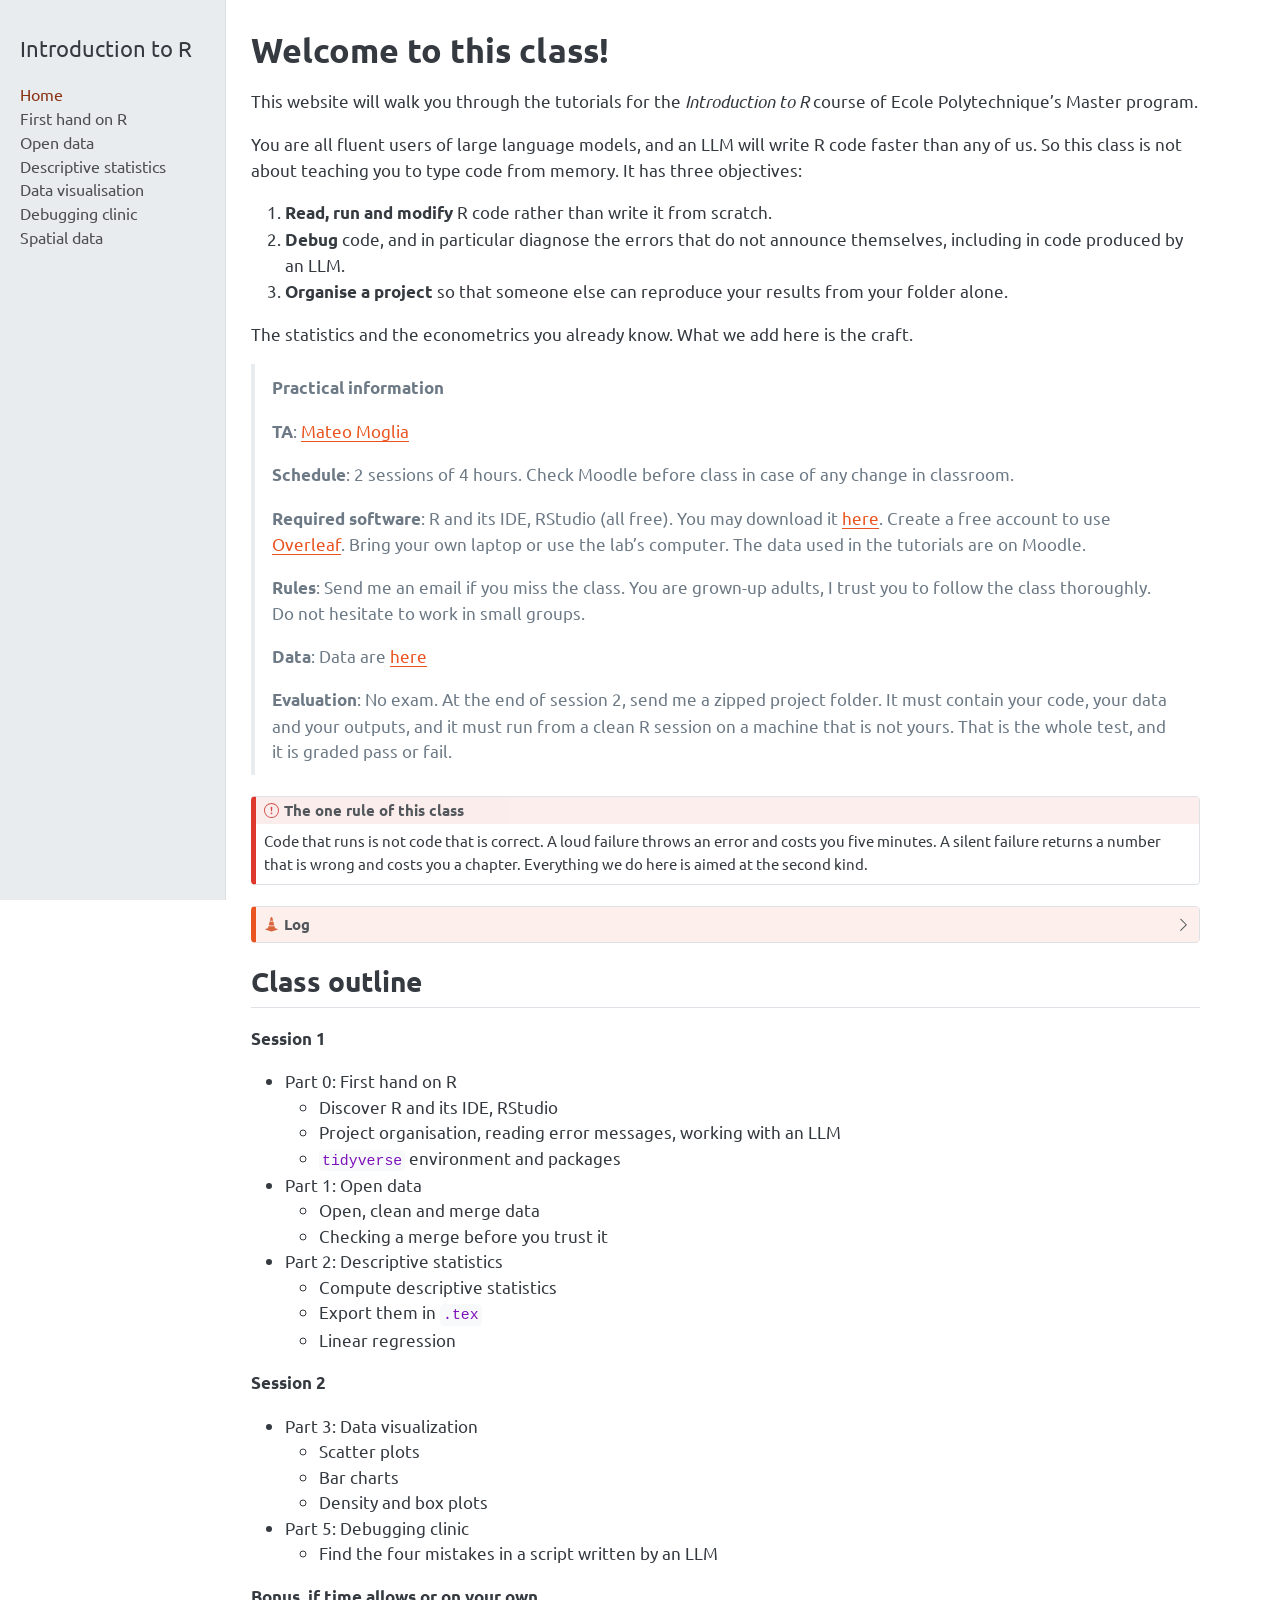
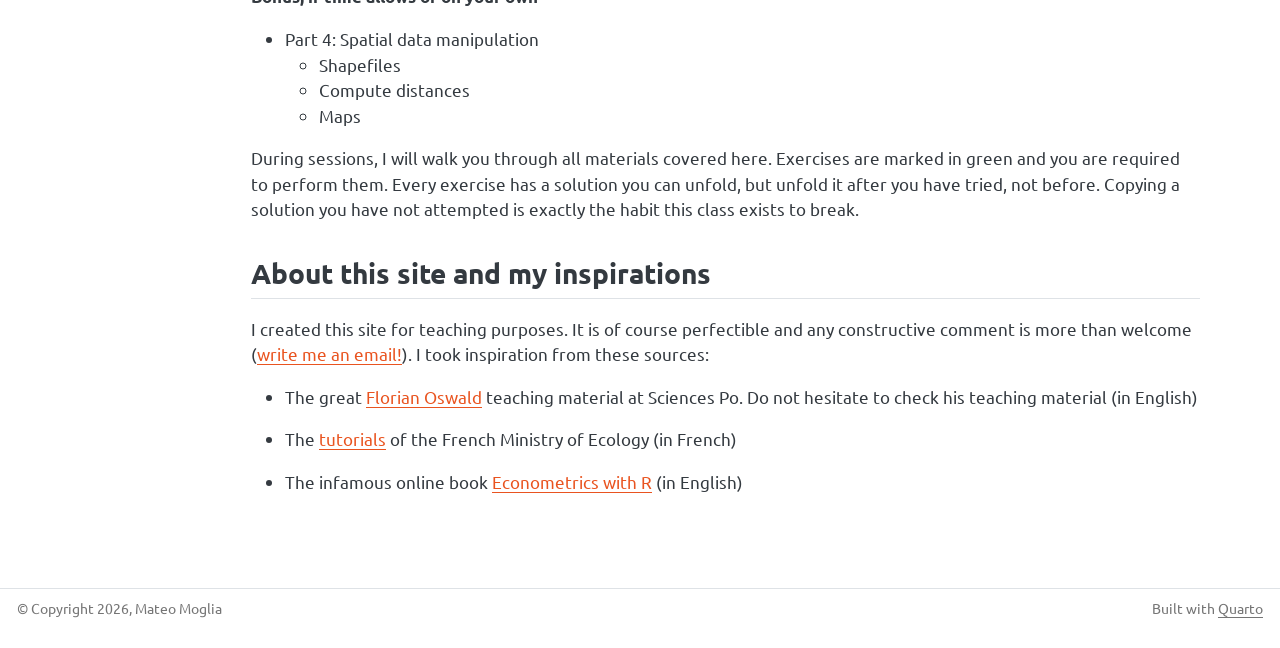
==== index.html @ 2c71b65b "Built site for gh-pages" ====
<!DOCTYPE html>
<html xmlns="http://www.w3.org/1999/xhtml" lang="en" xml:lang="en"><head>

<meta charset="utf-8">
<meta name="generator" content="quarto-1.6.40">

<meta name="viewport" content="width=device-width, initial-scale=1.0, user-scalable=yes">


<title>Welcome to this class! – Introduction to R</title>
<style>
code{white-space: pre-wrap;}
span.smallcaps{font-variant: small-caps;}
div.columns{display: flex; gap: min(4vw, 1.5em);}
div.column{flex: auto; overflow-x: auto;}
div.hanging-indent{margin-left: 1.5em; text-indent: -1.5em;}
ul.task-list{list-style: none;}
ul.task-list li input[type="checkbox"] {
  width: 0.8em;
  margin: 0 0.8em 0.2em -1em; /* quarto-specific, see https://github.com/quarto-dev/quarto-cli/issues/4556 */ 
  vertical-align: middle;
}
</style>


<script src="site_libs/quarto-nav/quarto-nav.js"></script>
<script src="site_libs/quarto-nav/headroom.min.js"></script>
<script src="site_libs/clipboard/clipboard.min.js"></script>
<script src="site_libs/quarto-search/autocomplete.umd.js"></script>
<script src="site_libs/quarto-search/fuse.min.js"></script>
<script src="site_libs/quarto-search/quarto-search.js"></script>
<meta name="quarto:offset" content="./">
<script src="site_libs/quarto-html/quarto.js"></script>
<script src="site_libs/quarto-html/popper.min.js"></script>
<script src="site_libs/quarto-html/tippy.umd.min.js"></script>
<script src="site_libs/quarto-html/anchor.min.js"></script>
<link href="site_libs/quarto-html/tippy.css" rel="stylesheet">
<link href="site_libs/quarto-html/quarto-syntax-highlighting-549806ee2085284f45b00abea8c6df48.css" rel="stylesheet" id="quarto-text-highlighting-styles">
<script src="site_libs/bootstrap/bootstrap.min.js"></script>
<link href="site_libs/bootstrap/bootstrap-icons.css" rel="stylesheet">
<link href="site_libs/bootstrap/bootstrap-94ab712f215f0f28cf75fcc61d4e0fd5.min.css" rel="stylesheet" append-hash="true" id="quarto-bootstrap" data-mode="light">
<script id="quarto-search-options" type="application/json">{
  "location": "sidebar",
  "copy-button": false,
  "collapse-after": 3,
  "panel-placement": "start",
  "type": "textbox",
  "limit": 50,
  "keyboard-shortcut": [
    "f",
    "/",
    "s"
  ],
  "show-item-context": false,
  "language": {
    "search-no-results-text": "No results",
    "search-matching-documents-text": "matching documents",
    "search-copy-link-title": "Copy link to search",
    "search-hide-matches-text": "Hide additional matches",
    "search-more-match-text": "more match in this document",
    "search-more-matches-text": "more matches in this document",
    "search-clear-button-title": "Clear",
    "search-text-placeholder": "",
    "search-detached-cancel-button-title": "Cancel",
    "search-submit-button-title": "Submit",
    "search-label": "Search"
  }
}</script>


</head>

<body class="nav-sidebar docked fullcontent">

<div id="quarto-search-results"></div>
  <header id="quarto-header" class="headroom fixed-top">
  <nav class="quarto-secondary-nav">
    <div class="container-fluid d-flex">
      <button type="button" class="quarto-btn-toggle btn" data-bs-toggle="collapse" role="button" data-bs-target=".quarto-sidebar-collapse-item" aria-controls="quarto-sidebar" aria-expanded="false" aria-label="Toggle sidebar navigation" onclick="if (window.quartoToggleHeadroom) { window.quartoToggleHeadroom(); }">
        <i class="bi bi-layout-text-sidebar-reverse"></i>
      </button>
        <nav class="quarto-page-breadcrumbs" aria-label="breadcrumb"><ol class="breadcrumb"><li class="breadcrumb-item"><a href="./index.html">Home</a></li></ol></nav>
        <a class="flex-grow-1" role="navigation" data-bs-toggle="collapse" data-bs-target=".quarto-sidebar-collapse-item" aria-controls="quarto-sidebar" aria-expanded="false" aria-label="Toggle sidebar navigation" onclick="if (window.quartoToggleHeadroom) { window.quartoToggleHeadroom(); }">      
        </a>
    </div>
  </nav>
</header>
<!-- content -->
<div id="quarto-content" class="quarto-container page-columns page-rows-contents page-layout-article">
<!-- sidebar -->
  <nav id="quarto-sidebar" class="sidebar collapse collapse-horizontal quarto-sidebar-collapse-item sidebar-navigation docked overflow-auto">
    <div class="pt-lg-2 mt-2 text-left sidebar-header">
    <div class="sidebar-title mb-0 py-0">
      <a href="./">Introduction to R</a> 
    </div>
      </div>
    <div class="sidebar-menu-container"> 
    <ul class="list-unstyled mt-1">
        <li class="sidebar-item">
  <div class="sidebar-item-container"> 
  <a href="./index.html" class="sidebar-item-text sidebar-link active">
 <span class="menu-text">Home</span></a>
  </div>
</li>
        <li class="sidebar-item">
  <div class="sidebar-item-container"> 
  <a href="./part0_r.html" class="sidebar-item-text sidebar-link">
 <span class="menu-text">First hand on R</span></a>
  </div>
</li>
        <li class="sidebar-item">
  <div class="sidebar-item-container"> 
  <a href="./part1_data.html" class="sidebar-item-text sidebar-link">
 <span class="menu-text">Open data</span></a>
  </div>
</li>
        <li class="sidebar-item">
  <div class="sidebar-item-container"> 
  <a href="./part2_desc.html" class="sidebar-item-text sidebar-link">
 <span class="menu-text">Descriptive statistics</span></a>
  </div>
</li>
        <li class="sidebar-item">
  <div class="sidebar-item-container"> 
  <a href="./part3_viz.html" class="sidebar-item-text sidebar-link">
 <span class="menu-text">Data visualisation</span></a>
  </div>
</li>
        <li class="sidebar-item">
  <div class="sidebar-item-container"> 
  <a href="./part5_debug.html" class="sidebar-item-text sidebar-link">
 <span class="menu-text">Debugging clinic</span></a>
  </div>
</li>
        <li class="sidebar-item">
  <div class="sidebar-item-container"> 
  <a href="./part4_spatial.html" class="sidebar-item-text sidebar-link">
 <span class="menu-text">Spatial data</span></a>
  </div>
</li>
    </ul>
    </div>
</nav>
<div id="quarto-sidebar-glass" class="quarto-sidebar-collapse-item" data-bs-toggle="collapse" data-bs-target=".quarto-sidebar-collapse-item"></div>
<!-- margin-sidebar -->
    
<!-- main -->
<main class="content" id="quarto-document-content">

<header id="title-block-header" class="quarto-title-block default">
<div class="quarto-title">
<h1 class="title">Welcome to this class!</h1>
</div>



<div class="quarto-title-meta">

    
  
    
  </div>
  


</header>


<p>This website will walk you through the tutorials for the <em>Introduction to R</em> course of Ecole Polytechnique’s Master program.</p>
<p>You are all fluent users of large language models, and an LLM will write R code faster than any of us. So this class is not about teaching you to type code from memory. It has three objectives:</p>
<ol type="1">
<li><strong>Read, run and modify</strong> R code rather than write it from scratch.</li>
<li><strong>Debug</strong> code, and in particular diagnose the errors that do not announce themselves, including in code produced by an LLM.</li>
<li><strong>Organise a project</strong> so that someone else can reproduce your results from your folder alone.</li>
</ol>
<p>The statistics and the econometrics you already know. What we add here is the craft.</p>
<blockquote class="blockquote">
<p><strong>Practical information</strong></p>
<p><strong>TA</strong>: <a href="https://mateomoglia.github.io">Mateo Moglia</a></p>
<p><strong>Schedule</strong>: 2 sessions of 4 hours. Check Moodle before class in case of any change in classroom.</p>
<p><strong>Required software</strong>: R and its IDE, RStudio (all free). You may download it <a href="https://posit.co/download/rstudio-desktop/">here</a>. Create a free account to use <a href="https://www.overleaf.com">Overleaf</a>. Bring your own laptop or use the lab’s computer. The data used in the tutorials are on Moodle.</p>
<p><strong>Rules</strong>: Send me an email if you miss the class. You are grown-up adults, I trust you to follow the class thoroughly. Do not hesitate to work in small groups.</p>
<p><strong>Data</strong>: Data are <a href="https://drive.google.com/drive/folders/1mNXjRVWK4-5ZcgrYdNgevgxV25byMHPL?usp=sharing">here</a></p>
<p><strong>Evaluation</strong>: No exam. At the end of session 2, send me a zipped project folder. It must contain your code, your data and your outputs, and it must run from a clean R session on a machine that is not yours. That is the whole test, and it is graded pass or fail.</p>
</blockquote>
<div class="callout callout-style-default callout-important callout-titled">
<div class="callout-header d-flex align-content-center">
<div class="callout-icon-container">
<i class="callout-icon"></i>
</div>
<div class="callout-title-container flex-fill">
The one rule of this class
</div>
</div>
<div class="callout-body-container callout-body">
<p>Code that runs is not code that is correct. A loud failure throws an error and costs you five minutes. A silent failure returns a number that is wrong and costs you a chapter. Everything we do here is aimed at the second kind.</p>
</div>
</div>
<div class="callout callout-style-default callout-caution callout-titled">
<div class="callout-header d-flex align-content-center" data-bs-toggle="collapse" data-bs-target=".callout-2-contents" aria-controls="callout-2" aria-expanded="false" aria-label="Toggle callout">
<div class="callout-icon-container">
<i class="callout-icon"></i>
</div>
<div class="callout-title-container flex-fill">
Log
</div>
<div class="callout-btn-toggle d-inline-block border-0 py-1 ps-1 pe-0 float-end"><i class="callout-toggle"></i></div>
</div>
<div id="callout-2" class="callout-2-contents callout-collapse collapse">
<div class="callout-body-container callout-body">
<ul>
<li>v0.0 - 20/08/25 - Creation</li>
<li>v1.0 - 08/09/26 - Update for 2026-27. Added a debugging section, a section on reading error messages, guidance on LLM-assisted coding, solutions to all exercises, and a reproducibility deliverable. Corrected a number of errors in the code.</li>
</ul>
</div>
</div>
</div>
<section id="class-outline" class="level2">
<h2 class="anchored" data-anchor-id="class-outline">Class outline</h2>
<p><strong>Session 1</strong></p>
<ul>
<li>Part 0: First hand on R
<ul>
<li>Discover R and its IDE, RStudio</li>
<li>Project organisation, reading error messages, working with an LLM</li>
<li><code>tidyverse</code> environment and packages</li>
</ul></li>
<li>Part 1: Open data
<ul>
<li>Open, clean and merge data</li>
<li>Checking a merge before you trust it</li>
</ul></li>
<li>Part 2: Descriptive statistics
<ul>
<li>Compute descriptive statistics</li>
<li>Export them in <code>.tex</code></li>
<li>Linear regression</li>
</ul></li>
</ul>
<p><strong>Session 2</strong></p>
<ul>
<li>Part 3: Data visualization
<ul>
<li>Scatter plots</li>
<li>Bar charts</li>
<li>Density and box plots</li>
</ul></li>
<li>Part 5: Debugging clinic
<ul>
<li>Find the four mistakes in a script written by an LLM</li>
</ul></li>
</ul>
<p><strong>Bonus, if time allows or on your own</strong></p>
<ul>
<li>Part 4: Spatial data manipulation
<ul>
<li>Shapefiles</li>
<li>Compute distances</li>
<li>Maps</li>
</ul></li>
</ul>
<p>During sessions, I will walk you through all materials covered here. Exercises are marked in green and you are required to perform them. Every exercise has a solution you can unfold, but unfold it after you have tried, not before. Copying a solution you have not attempted is exactly the habit this class exists to break.</p>
</section>
<section id="about-this-site-and-my-inspirations" class="level2">
<h2 class="anchored" data-anchor-id="about-this-site-and-my-inspirations">About this site and my inspirations</h2>
<p>I created this site for teaching purposes. It is of course perfectible and any constructive comment is more than welcome (<a href="mailto:mateo.moglia@gmail.com">write me an email!</a>). I took inspiration from these sources:</p>
<ul>
<li><p>The great <a href="https://floswald.github.io">Florian Oswald</a> teaching material at Sciences Po. Do not hesitate to check his teaching material (in English)</p></li>
<li><p>The <a href="https://mtes-mct.github.io/parcours-r/">tutorials</a> of the French Ministry of Ecology (in French)</p></li>
<li><p>The infamous online book <a href="https://www.econometrics-with-r.org">Econometrics with R</a> (in English)</p></li>
</ul>


</section>

</main> <!-- /main -->
<script id="quarto-html-after-body" type="application/javascript">
window.document.addEventListener("DOMContentLoaded", function (event) {
  const toggleBodyColorMode = (bsSheetEl) => {
    const mode = bsSheetEl.getAttribute("data-mode");
    const bodyEl = window.document.querySelector("body");
    if (mode === "dark") {
      bodyEl.classList.add("quarto-dark");
      bodyEl.classList.remove("quarto-light");
    } else {
      bodyEl.classList.add("quarto-light");
      bodyEl.classList.remove("quarto-dark");
    }
  }
  const toggleBodyColorPrimary = () => {
    const bsSheetEl = window.document.querySelector("link#quarto-bootstrap");
    if (bsSheetEl) {
      toggleBodyColorMode(bsSheetEl);
    }
  }
  toggleBodyColorPrimary();  
  const icon = "";
  const anchorJS = new window.AnchorJS();
  anchorJS.options = {
    placement: 'right',
    icon: icon
  };
  anchorJS.add('.anchored');
  const isCodeAnnotation = (el) => {
    for (const clz of el.classList) {
      if (clz.startsWith('code-annotation-')) {                     
        return true;
      }
    }
    return false;
  }
  const onCopySuccess = function(e) {
    // button target
    const button = e.trigger;
    // don't keep focus
    button.blur();
    // flash "checked"
    button.classList.add('code-copy-button-checked');
    var currentTitle = button.getAttribute("title");
    button.setAttribute("title", "Copied!");
    let tooltip;
    if (window.bootstrap) {
      button.setAttribute("data-bs-toggle", "tooltip");
      button.setAttribute("data-bs-placement", "left");
      button.setAttribute("data-bs-title", "Copied!");
      tooltip = new bootstrap.Tooltip(button, 
        { trigger: "manual", 
          customClass: "code-copy-button-tooltip",
          offset: [0, -8]});
      tooltip.show();    
    }
    setTimeout(function() {
      if (tooltip) {
        tooltip.hide();
        button.removeAttribute("data-bs-title");
        button.removeAttribute("data-bs-toggle");
        button.removeAttribute("data-bs-placement");
      }
      button.setAttribute("title", currentTitle);
      button.classList.remove('code-copy-button-checked');
    }, 1000);
    // clear code selection
    e.clearSelection();
  }
  const getTextToCopy = function(trigger) {
      const codeEl = trigger.previousElementSibling.cloneNode(true);
      for (const childEl of codeEl.children) {
        if (isCodeAnnotation(childEl)) {
          childEl.remove();
        }
      }
      return codeEl.innerText;
  }
  const clipboard = new window.ClipboardJS('.code-copy-button:not([data-in-quarto-modal])', {
    text: getTextToCopy
  });
  clipboard.on('success', onCopySuccess);
  if (window.document.getElementById('quarto-embedded-source-code-modal')) {
    const clipboardModal = new window.ClipboardJS('.code-copy-button[data-in-quarto-modal]', {
      text: getTextToCopy,
      container: window.document.getElementById('quarto-embedded-source-code-modal')
    });
    clipboardModal.on('success', onCopySuccess);
  }
    var localhostRegex = new RegExp(/^(?:http|https):\/\/localhost\:?[0-9]*\//);
    var mailtoRegex = new RegExp(/^mailto:/);
      var filterRegex = new RegExp('/' + window.location.host + '/');
    var isInternal = (href) => {
        return filterRegex.test(href) || localhostRegex.test(href) || mailtoRegex.test(href);
    }
    // Inspect non-navigation links and adorn them if external
 	var links = window.document.querySelectorAll('a[href]:not(.nav-link):not(.navbar-brand):not(.toc-action):not(.sidebar-link):not(.sidebar-item-toggle):not(.pagination-link):not(.no-external):not([aria-hidden]):not(.dropdown-item):not(.quarto-navigation-tool):not(.about-link)');
    for (var i=0; i<links.length; i++) {
      const link = links[i];
      if (!isInternal(link.href)) {
        // undo the damage that might have been done by quarto-nav.js in the case of
        // links that we want to consider external
        if (link.dataset.originalHref !== undefined) {
          link.href = link.dataset.originalHref;
        }
      }
    }
  function tippyHover(el, contentFn, onTriggerFn, onUntriggerFn) {
    const config = {
      allowHTML: true,
      maxWidth: 500,
      delay: 100,
      arrow: false,
      appendTo: function(el) {
          return el.parentElement;
      },
      interactive: true,
      interactiveBorder: 10,
      theme: 'quarto',
      placement: 'bottom-start',
    };
    if (contentFn) {
      config.content = contentFn;
    }
    if (onTriggerFn) {
      config.onTrigger = onTriggerFn;
    }
    if (onUntriggerFn) {
      config.onUntrigger = onUntriggerFn;
    }
    window.tippy(el, config); 
  }
  const noterefs = window.document.querySelectorAll('a[role="doc-noteref"]');
  for (var i=0; i<noterefs.length; i++) {
    const ref = noterefs[i];
    tippyHover(ref, function() {
      // use id or data attribute instead here
      let href = ref.getAttribute('data-footnote-href') || ref.getAttribute('href');
      try { href = new URL(href).hash; } catch {}
      const id = href.replace(/^#\/?/, "");
      const note = window.document.getElementById(id);
      if (note) {
        return note.innerHTML;
      } else {
        return "";
      }
    });
  }
  const xrefs = window.document.querySelectorAll('a.quarto-xref');
  const processXRef = (id, note) => {
    // Strip column container classes
    const stripColumnClz = (el) => {
      el.classList.remove("page-full", "page-columns");
      if (el.children) {
        for (const child of el.children) {
          stripColumnClz(child);
        }
      }
    }
    stripColumnClz(note)
    if (id === null || id.startsWith('sec-')) {
      // Special case sections, only their first couple elements
      const container = document.createElement("div");
      if (note.children && note.children.length > 2) {
        container.appendChild(note.children[0].cloneNode(true));
        for (let i = 1; i < note.children.length; i++) {
          const child = note.children[i];
          if (child.tagName === "P" && child.innerText === "") {
            continue;
          } else {
            container.appendChild(child.cloneNode(true));
            break;
          }
        }
        if (window.Quarto?.typesetMath) {
          window.Quarto.typesetMath(container);
        }
        return container.innerHTML
      } else {
        if (window.Quarto?.typesetMath) {
          window.Quarto.typesetMath(note);
        }
        return note.innerHTML;
      }
    } else {
      // Remove any anchor links if they are present
      const anchorLink = note.querySelector('a.anchorjs-link');
      if (anchorLink) {
        anchorLink.remove();
      }
      if (window.Quarto?.typesetMath) {
        window.Quarto.typesetMath(note);
      }
      if (note.classList.contains("callout")) {
        return note.outerHTML;
      } else {
        return note.innerHTML;
      }
    }
  }
  for (var i=0; i<xrefs.length; i++) {
    const xref = xrefs[i];
    tippyHover(xref, undefined, function(instance) {
      instance.disable();
      let url = xref.getAttribute('href');
      let hash = undefined; 
      if (url.startsWith('#')) {
        hash = url;
      } else {
        try { hash = new URL(url).hash; } catch {}
      }
      if (hash) {
        const id = hash.replace(/^#\/?/, "");
        const note = window.document.getElementById(id);
        if (note !== null) {
          try {
            const html = processXRef(id, note.cloneNode(true));
            instance.setContent(html);
          } finally {
            instance.enable();
            instance.show();
          }
        } else {
          // See if we can fetch this
          fetch(url.split('#')[0])
          .then(res => res.text())
          .then(html => {
            const parser = new DOMParser();
            const htmlDoc = parser.parseFromString(html, "text/html");
            const note = htmlDoc.getElementById(id);
            if (note !== null) {
              const html = processXRef(id, note);
              instance.setContent(html);
            } 
          }).finally(() => {
            instance.enable();
            instance.show();
          });
        }
      } else {
        // See if we can fetch a full url (with no hash to target)
        // This is a special case and we should probably do some content thinning / targeting
        fetch(url)
        .then(res => res.text())
        .then(html => {
          const parser = new DOMParser();
          const htmlDoc = parser.parseFromString(html, "text/html");
          const note = htmlDoc.querySelector('main.content');
          if (note !== null) {
            // This should only happen for chapter cross references
            // (since there is no id in the URL)
            // remove the first header
            if (note.children.length > 0 && note.children[0].tagName === "HEADER") {
              note.children[0].remove();
            }
            const html = processXRef(null, note);
            instance.setContent(html);
          } 
        }).finally(() => {
          instance.enable();
          instance.show();
        });
      }
    }, function(instance) {
    });
  }
      let selectedAnnoteEl;
      const selectorForAnnotation = ( cell, annotation) => {
        let cellAttr = 'data-code-cell="' + cell + '"';
        let lineAttr = 'data-code-annotation="' +  annotation + '"';
        const selector = 'span[' + cellAttr + '][' + lineAttr + ']';
        return selector;
      }
      const selectCodeLines = (annoteEl) => {
        const doc = window.document;
        const targetCell = annoteEl.getAttribute("data-target-cell");
        const targetAnnotation = annoteEl.getAttribute("data-target-annotation");
        const annoteSpan = window.document.querySelector(selectorForAnnotation(targetCell, targetAnnotation));
        const lines = annoteSpan.getAttribute("data-code-lines").split(",");
        const lineIds = lines.map((line) => {
          return targetCell + "-" + line;
        })
        let top = null;
        let height = null;
        let parent = null;
        if (lineIds.length > 0) {
            //compute the position of the single el (top and bottom and make a div)
            const el = window.document.getElementById(lineIds[0]);
            top = el.offsetTop;
            height = el.offsetHeight;
            parent = el.parentElement.parentElement;
          if (lineIds.length > 1) {
            const lastEl = window.document.getElementById(lineIds[lineIds.length - 1]);
            const bottom = lastEl.offsetTop + lastEl.offsetHeight;
            height = bottom - top;
          }
          if (top !== null && height !== null && parent !== null) {
            // cook up a div (if necessary) and position it 
            let div = window.document.getElementById("code-annotation-line-highlight");
            if (div === null) {
              div = window.document.createElement("div");
              div.setAttribute("id", "code-annotation-line-highlight");
              div.style.position = 'absolute';
              parent.appendChild(div);
            }
            div.style.top = top - 2 + "px";
            div.style.height = height + 4 + "px";
            div.style.left = 0;
            let gutterDiv = window.document.getElementById("code-annotation-line-highlight-gutter");
            if (gutterDiv === null) {
              gutterDiv = window.document.createElement("div");
              gutterDiv.setAttribute("id", "code-annotation-line-highlight-gutter");
              gutterDiv.style.position = 'absolute';
              const codeCell = window.document.getElementById(targetCell);
              const gutter = codeCell.querySelector('.code-annotation-gutter');
              gutter.appendChild(gutterDiv);
            }
            gutterDiv.style.top = top - 2 + "px";
            gutterDiv.style.height = height + 4 + "px";
          }
          selectedAnnoteEl = annoteEl;
        }
      };
      const unselectCodeLines = () => {
        const elementsIds = ["code-annotation-line-highlight", "code-annotation-line-highlight-gutter"];
        elementsIds.forEach((elId) => {
          const div = window.document.getElementById(elId);
          if (div) {
            div.remove();
          }
        });
        selectedAnnoteEl = undefined;
      };
        // Handle positioning of the toggle
    window.addEventListener(
      "resize",
      throttle(() => {
        elRect = undefined;
        if (selectedAnnoteEl) {
          selectCodeLines(selectedAnnoteEl);
        }
      }, 10)
    );
    function throttle(fn, ms) {
    let throttle = false;
    let timer;
      return (...args) => {
        if(!throttle) { // first call gets through
            fn.apply(this, args);
            throttle = true;
        } else { // all the others get throttled
            if(timer) clearTimeout(timer); // cancel #2
            timer = setTimeout(() => {
              fn.apply(this, args);
              timer = throttle = false;
            }, ms);
        }
      };
    }
      // Attach click handler to the DT
      const annoteDls = window.document.querySelectorAll('dt[data-target-cell]');
      for (const annoteDlNode of annoteDls) {
        annoteDlNode.addEventListener('click', (event) => {
          const clickedEl = event.target;
          if (clickedEl !== selectedAnnoteEl) {
            unselectCodeLines();
            const activeEl = window.document.querySelector('dt[data-target-cell].code-annotation-active');
            if (activeEl) {
              activeEl.classList.remove('code-annotation-active');
            }
            selectCodeLines(clickedEl);
            clickedEl.classList.add('code-annotation-active');
          } else {
            // Unselect the line
            unselectCodeLines();
            clickedEl.classList.remove('code-annotation-active');
          }
        });
      }
  const findCites = (el) => {
    const parentEl = el.parentElement;
    if (parentEl) {
      const cites = parentEl.dataset.cites;
      if (cites) {
        return {
          el,
          cites: cites.split(' ')
        };
      } else {
        return findCites(el.parentElement)
      }
    } else {
      return undefined;
    }
  };
  var bibliorefs = window.document.querySelectorAll('a[role="doc-biblioref"]');
  for (var i=0; i<bibliorefs.length; i++) {
    const ref = bibliorefs[i];
    const citeInfo = findCites(ref);
    if (citeInfo) {
      tippyHover(citeInfo.el, function() {
        var popup = window.document.createElement('div');
        citeInfo.cites.forEach(function(cite) {
          var citeDiv = window.document.createElement('div');
          citeDiv.classList.add('hanging-indent');
          citeDiv.classList.add('csl-entry');
          var biblioDiv = window.document.getElementById('ref-' + cite);
          if (biblioDiv) {
            citeDiv.innerHTML = biblioDiv.innerHTML;
          }
          popup.appendChild(citeDiv);
        });
        return popup.innerHTML;
      });
    }
  }
});
</script>
</div> <!-- /content -->
<footer class="footer">
  <div class="nav-footer">
    <div class="nav-footer-left">
<p>© Copyright 2026, Mateo Moglia</p>
</div>   
    <div class="nav-footer-center">
      &nbsp;
    </div>
    <div class="nav-footer-right">
<p>Built with <a href="https://quarto.org/">Quarto</a></p>
</div>
  </div>
</footer>




</body></html>
---- site_libs/quarto-html/tippy.css ----
.tippy-box[data-animation=fade][data-state=hidden]{opacity:0}[data-tippy-root]{max-width:calc(100vw - 10px)}.tippy-box{position:relative;background-color:#333;color:#fff;border-radius:4px;font-size:14px;line-height:1.4;white-space:normal;outline:0;transition-property:transform,visibility,opacity}.tippy-box[data-placement^=top]>.tippy-arrow{bottom:0}.tippy-box[data-placement^=top]>.tippy-arrow:before{bottom:-7px;left:0;border-width:8px 8px 0;border-top-color:initial;transform-origin:center top}.tippy-box[data-placement^=bottom]>.tippy-arrow{top:0}.tippy-box[data-placement^=bottom]>.tippy-arrow:before{top:-7px;left:0;border-width:0 8px 8px;border-bottom-color:initial;transform-origin:center bottom}.tippy-box[data-placement^=left]>.tippy-arrow{right:0}.tippy-box[data-placement^=left]>.tippy-arrow:before{border-width:8px 0 8px 8px;border-left-color:initial;right:-7px;transform-origin:center left}.tippy-box[data-placement^=right]>.tippy-arrow{left:0}.tippy-box[data-placement^=right]>.tippy-arrow:before{left:-7px;border-width:8px 8px 8px 0;border-right-color:initial;transform-origin:center right}.tippy-box[data-inertia][data-state=visible]{transition-timing-function:cubic-bezier(.54,1.5,.38,1.11)}.tippy-arrow{width:16px;height:16px;color:#333}.tippy-arrow:before{content:"";position:absolute;border-color:transparent;border-style:solid}.tippy-content{position:relative;padding:5px 9px;z-index:1}
---- site_libs/quarto-html/quarto-syntax-highlighting-549806ee2085284f45b00abea8c6df48.css ----
/* quarto syntax highlight colors */
:root {
  --quarto-hl-ot-color: #003B4F;
  --quarto-hl-at-color: #657422;
  --quarto-hl-ss-color: #20794D;
  --quarto-hl-an-color: #5E5E5E;
  --quarto-hl-fu-color: #4758AB;
  --quarto-hl-st-color: #20794D;
  --quarto-hl-cf-color: #003B4F;
  --quarto-hl-op-color: #5E5E5E;
  --quarto-hl-er-color: #AD0000;
  --quarto-hl-bn-color: #AD0000;
  --quarto-hl-al-color: #AD0000;
  --quarto-hl-va-color: #111111;
  --quarto-hl-bu-color: inherit;
  --quarto-hl-ex-color: inherit;
  --quarto-hl-pp-color: #AD0000;
  --quarto-hl-in-color: #5E5E5E;
  --quarto-hl-vs-color: #20794D;
  --quarto-hl-wa-color: #5E5E5E;
  --quarto-hl-do-color: #5E5E5E;
  --quarto-hl-im-color: #00769E;
  --quarto-hl-ch-color: #20794D;
  --quarto-hl-dt-color: #AD0000;
  --quarto-hl-fl-color: #AD0000;
  --quarto-hl-co-color: #5E5E5E;
  --quarto-hl-cv-color: #5E5E5E;
  --quarto-hl-cn-color: #8f5902;
  --quarto-hl-sc-color: #5E5E5E;
  --quarto-hl-dv-color: #AD0000;
  --quarto-hl-kw-color: #003B4F;
}

/* other quarto variables */
:root {
  --quarto-font-monospace: SFMono-Regular, Menlo, Monaco, Consolas, "Liberation Mono", "Courier New", monospace;
}

pre > code.sourceCode > span {
  color: #003B4F;
}

code span {
  color: #003B4F;
}

code.sourceCode > span {
  color: #003B4F;
}

div.sourceCode,
div.sourceCode pre.sourceCode {
  color: #003B4F;
}

code span.ot {
  color: #003B4F;
  font-style: inherit;
}

code span.at {
  color: #657422;
  font-style: inherit;
}

code span.ss {
  color: #20794D;
  font-style: inherit;
}

code span.an {
  color: #5E5E5E;
  font-style: inherit;
}

code span.fu {
  color: #4758AB;
  font-style: inherit;
}

code span.st {
  color: #20794D;
  font-style: inherit;
}

code span.cf {
  color: #003B4F;
  font-weight: bold;
  font-style: inherit;
}

code span.op {
  color: #5E5E5E;
  font-style: inherit;
}

code span.er {
  color: #AD0000;
  font-style: inherit;
}

code span.bn {
  color: #AD0000;
  font-style: inherit;
}

code span.al {
  color: #AD0000;
  font-style: inherit;
}

code span.va {
  color: #111111;
  font-style: inherit;
}

code span.bu {
  font-style: inherit;
}

code span.ex {
  font-style: inherit;
}

code span.pp {
  color: #AD0000;
  font-style: inherit;
}

code span.in {
  color: #5E5E5E;
  font-style: inherit;
}

code span.vs {
  color: #20794D;
  font-style: inherit;
}

code span.wa {
  color: #5E5E5E;
  font-style: italic;
}

code span.do {
  color: #5E5E5E;
  font-style: italic;
}

code span.im {
  color: #00769E;
  font-style: inherit;
}

code span.ch {
  color: #20794D;
  font-style: inherit;
}

code span.dt {
  color: #AD0000;
  font-style: inherit;
}

code span.fl {
  color: #AD0000;
  font-style: inherit;
}

code span.co {
  color: #5E5E5E;
  font-style: inherit;
}

code span.cv {
  color: #5E5E5E;
  font-style: italic;
}

code span.cn {
  color: #8f5902;
  font-style: inherit;
}

code span.sc {
  color: #5E5E5E;
  font-style: inherit;
}

code span.dv {
  color: #AD0000;
  font-style: inherit;
}

code span.kw {
  color: #003B4F;
  font-weight: bold;
  font-style: inherit;
}

.prevent-inlining {
  content: "</";
}

/*# sourceMappingURL=ae99138f4fbc2fb4c9f5e5cd69c22459.css.map */
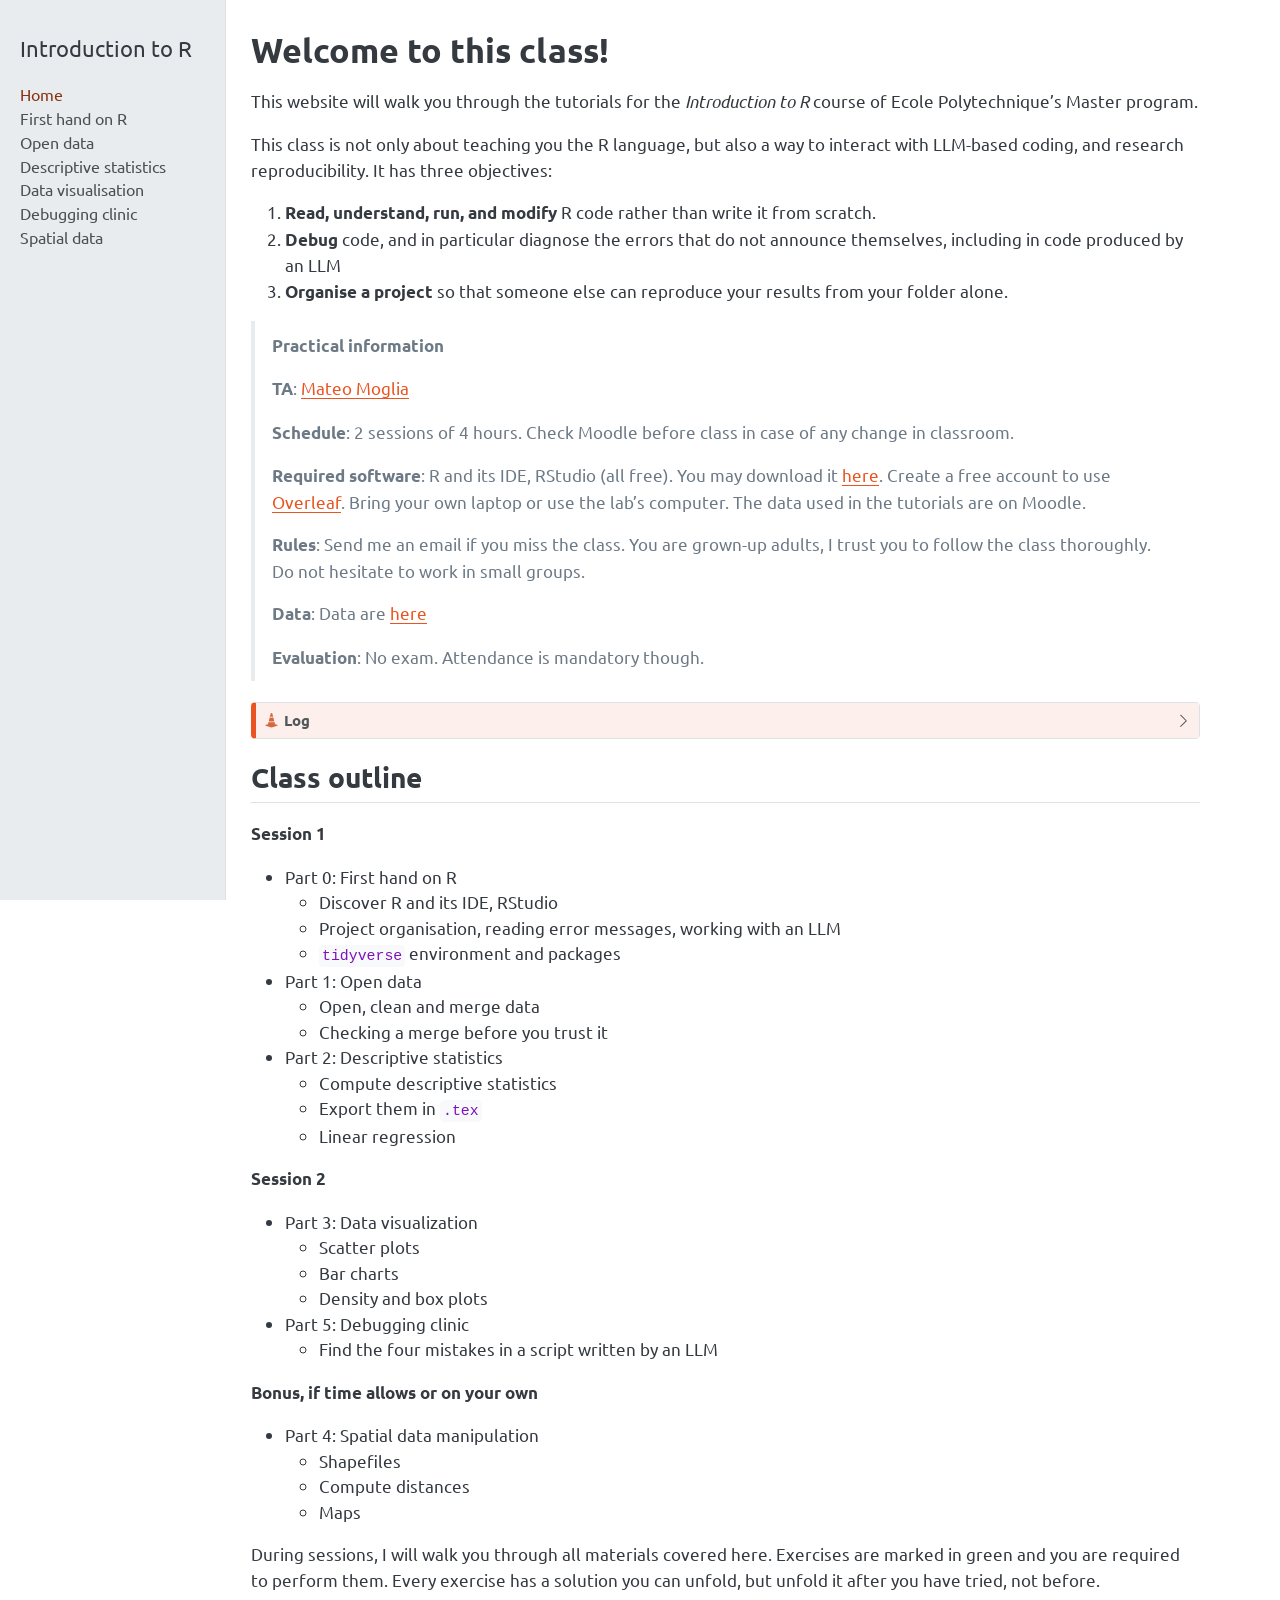
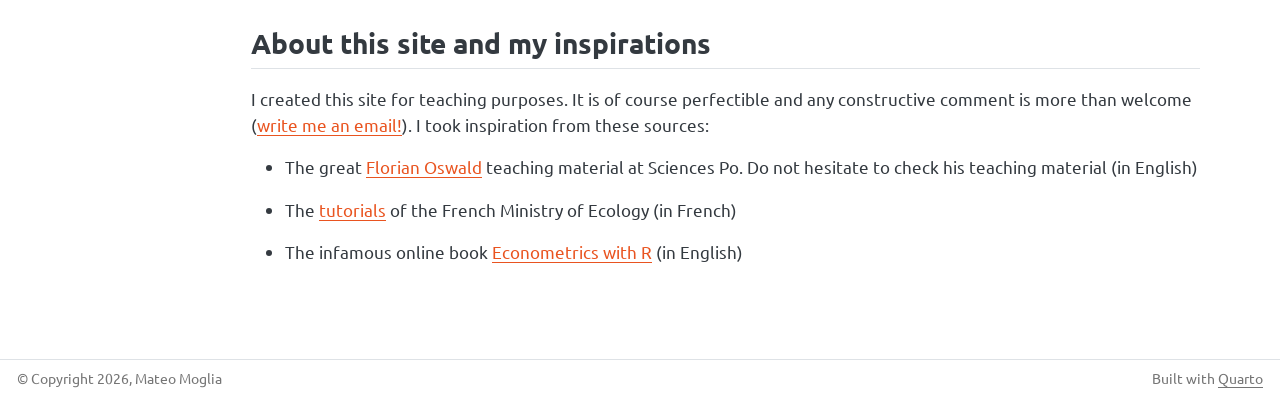
==== commit c132eb72: "Built site for gh-pages" ====
--- a/index.html
+++ b/index.html
@@ -167,13 +167,12 @@
 
 
 <p>This website will walk you through the tutorials for the <em>Introduction to R</em> course of Ecole Polytechnique’s Master program.</p>
-<p>You are all fluent users of large language models, and an LLM will write R code faster than any of us. So this class is not about teaching you to type code from memory. It has three objectives:</p>
+<p>This class is not only about teaching you the R language, but also a way to interact with LLM-based coding, and research reproducibility. It has three objectives:</p>
 <ol type="1">
-<li><strong>Read, run and modify</strong> R code rather than write it from scratch.</li>
-<li><strong>Debug</strong> code, and in particular diagnose the errors that do not announce themselves, including in code produced by an LLM.</li>
+<li><strong>Read, understand, run, and modify</strong> R code rather than write it from scratch.</li>
+<li><strong>Debug</strong> code, and in particular diagnose the errors that do not announce themselves, including in code produced by an LLM</li>
 <li><strong>Organise a project</strong> so that someone else can reproduce your results from your folder alone.</li>
 </ol>
-<p>The statistics and the econometrics you already know. What we add here is the craft.</p>
 <blockquote class="blockquote">
 <p><strong>Practical information</strong></p>
 <p><strong>TA</strong>: <a href="https://mateomoglia.github.io">Mateo Moglia</a></p>
@@ -181,32 +180,19 @@
 <p><strong>Required software</strong>: R and its IDE, RStudio (all free). You may download it <a href="https://posit.co/download/rstudio-desktop/">here</a>. Create a free account to use <a href="https://www.overleaf.com">Overleaf</a>. Bring your own laptop or use the lab’s computer. The data used in the tutorials are on Moodle.</p>
 <p><strong>Rules</strong>: Send me an email if you miss the class. You are grown-up adults, I trust you to follow the class thoroughly. Do not hesitate to work in small groups.</p>
 <p><strong>Data</strong>: Data are <a href="https://drive.google.com/drive/folders/1mNXjRVWK4-5ZcgrYdNgevgxV25byMHPL?usp=sharing">here</a></p>
-<p><strong>Evaluation</strong>: No exam. At the end of session 2, send me a zipped project folder. It must contain your code, your data and your outputs, and it must run from a clean R session on a machine that is not yours. That is the whole test, and it is graded pass or fail.</p>
+<p><strong>Evaluation</strong>: No exam. Attendance is mandatory though.</p>
 </blockquote>
-<div class="callout callout-style-default callout-important callout-titled">
-<div class="callout-header d-flex align-content-center">
+<div class="callout callout-style-default callout-caution callout-titled">
+<div class="callout-header d-flex align-content-center" data-bs-toggle="collapse" data-bs-target=".callout-1-contents" aria-controls="callout-1" aria-expanded="false" aria-label="Toggle callout">
 <div class="callout-icon-container">
 <i class="callout-icon"></i>
 </div>
 <div class="callout-title-container flex-fill">
-The one rule of this class
-</div>
-</div>
-<div class="callout-body-container callout-body">
-<p>Code that runs is not code that is correct. A loud failure throws an error and costs you five minutes. A silent failure returns a number that is wrong and costs you a chapter. Everything we do here is aimed at the second kind.</p>
-</div>
-</div>
-<div class="callout callout-style-default callout-caution callout-titled">
-<div class="callout-header d-flex align-content-center" data-bs-toggle="collapse" data-bs-target=".callout-2-contents" aria-controls="callout-2" aria-expanded="false" aria-label="Toggle callout">
-<div class="callout-icon-container">
-<i class="callout-icon"></i>
-</div>
-<div class="callout-title-container flex-fill">
 Log
 </div>
 <div class="callout-btn-toggle d-inline-block border-0 py-1 ps-1 pe-0 float-end"><i class="callout-toggle"></i></div>
 </div>
-<div id="callout-2" class="callout-2-contents callout-collapse collapse">
+<div id="callout-1" class="callout-1-contents callout-collapse collapse">
 <div class="callout-body-container callout-body">
 <ul>
 <li>v0.0 - 20/08/25 - Creation</li>
@@ -259,7 +245,7 @@
 <li>Maps</li>
 </ul></li>
 </ul>
-<p>During sessions, I will walk you through all materials covered here. Exercises are marked in green and you are required to perform them. Every exercise has a solution you can unfold, but unfold it after you have tried, not before. Copying a solution you have not attempted is exactly the habit this class exists to break.</p>
+<p>During sessions, I will walk you through all materials covered here. Exercises are marked in green and you are required to perform them. Every exercise has a solution you can unfold, but unfold it after you have tried, not before.</p>
 </section>
 <section id="about-this-site-and-my-inspirations" class="level2">
 <h2 class="anchored" data-anchor-id="about-this-site-and-my-inspirations">About this site and my inspirations</h2>
@@ -364,7 +350,7 @@
   }
     var localhostRegex = new RegExp(/^(?:http|https):\/\/localhost\:?[0-9]*\//);
     var mailtoRegex = new RegExp(/^mailto:/);
-      var filterRegex = new RegExp('/' + window.location.host + '/');
+      var filterRegex = new RegExp("https:\/\/mateomoglia\.github\.io\/2027_eco51432ep\/");
     var isInternal = (href) => {
         return filterRegex.test(href) || localhostRegex.test(href) || mailtoRegex.test(href);
     }
